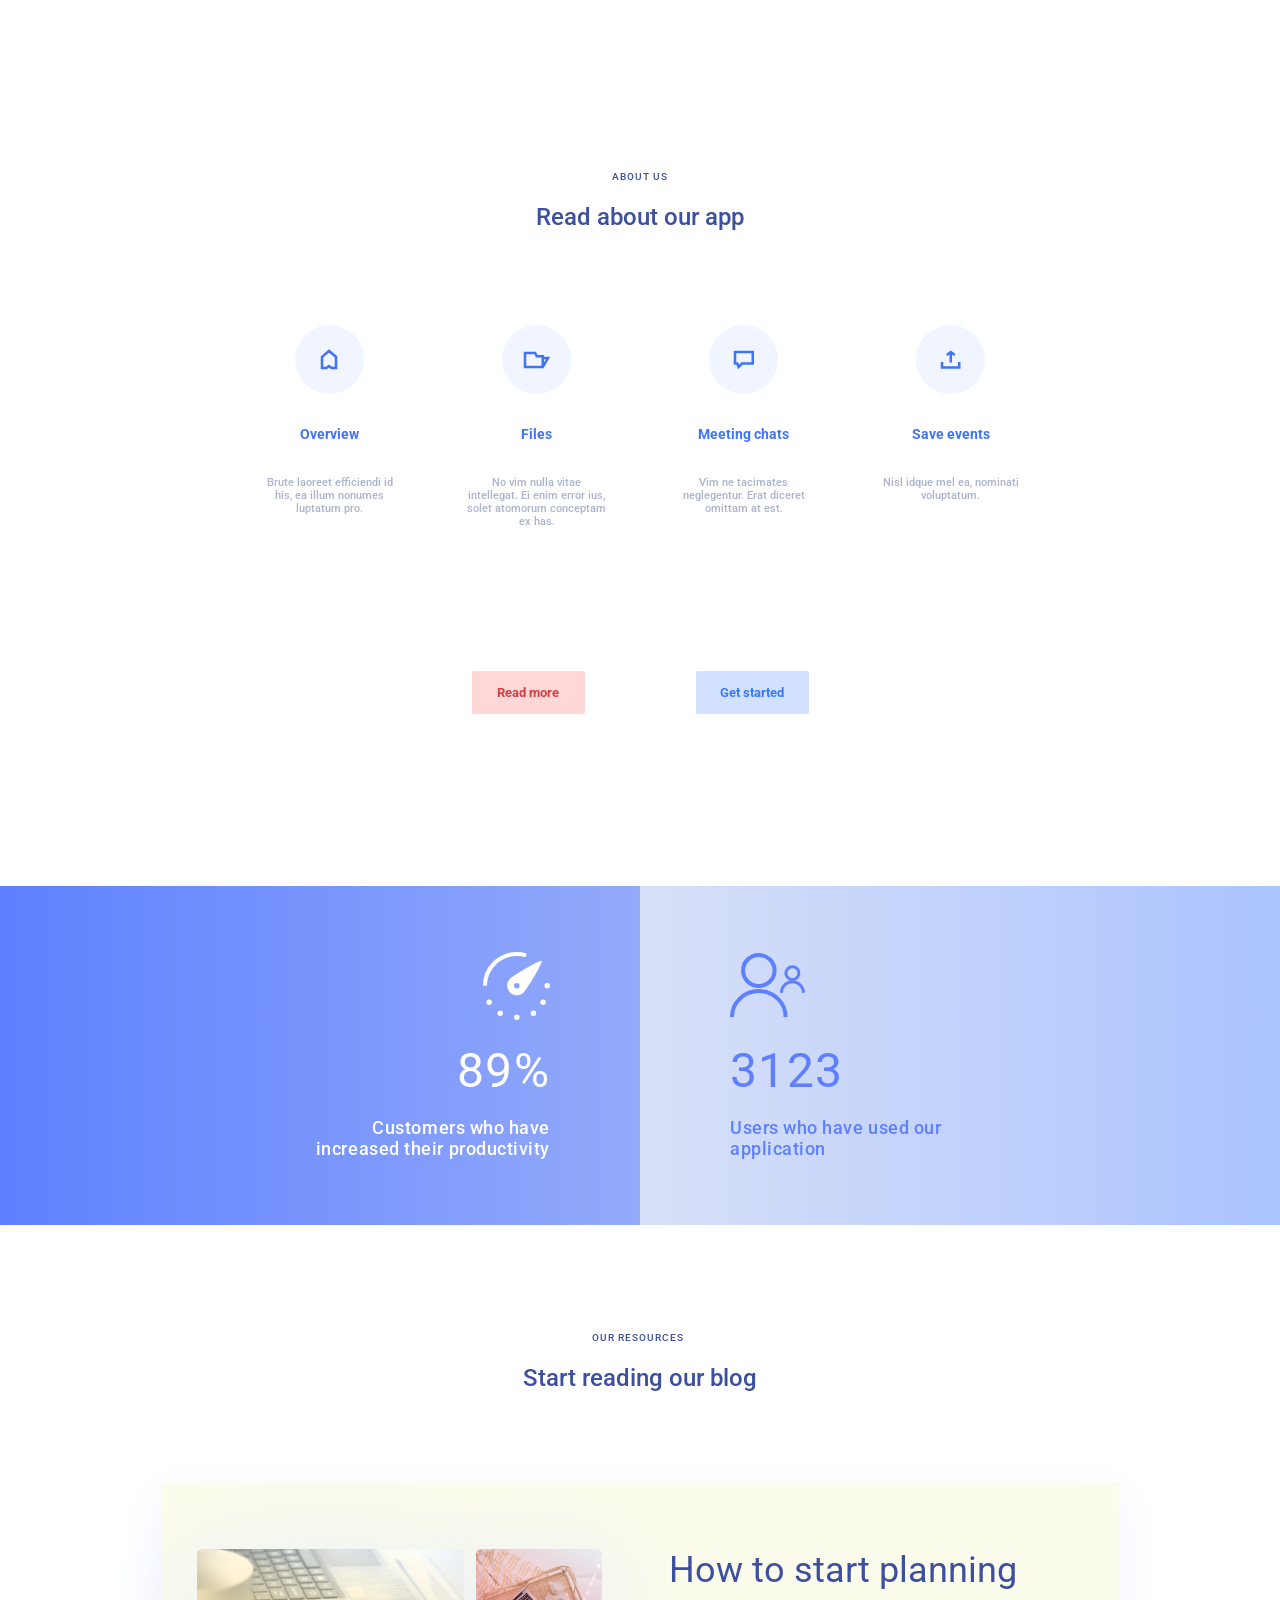
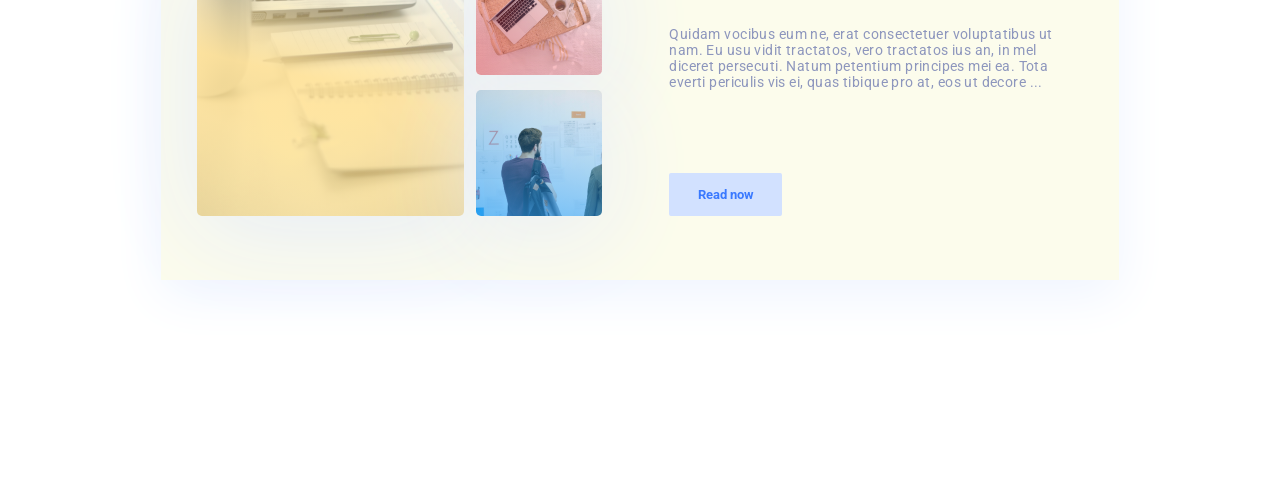
==== index.html @ db34cdc6 "commit2" ====
<!DOCTYPE html>
<html lang="en">

<head>
   <meta charset="UTF-8">
   <meta name="viewport" content="width=device-width, initial-scale=1.0">
   <title>5.Pixso-site-1</title>
   <link rel="preconnect" href="https://fonts.googleapis.com">
   <link rel="preconnect" href="https://fonts.gstatic.com" crossorigin>
   <link href="https://fonts.googleapis.com/css2?family=Roboto:ital,wght@0,100..900;1,100..900&display=swap"
      rel="stylesheet">
   <link rel="stylesheet" href="./styles/main-1.css">
</head>

<body>
   <!-- ===== features ===== -->
   <div class="features">
      <div class="features_container">
         <div class="features_inner">
            <header class="features_header">
               <h2 class="features_header_title">About us</h2>
               <p class="features_header_text">Read about our app</p>
            </header>
            <div class="cards">
               <div class="cards_item">
                  <img src="./img/icon-1-optim.svg" alt="Overview" class="cards_item_img">
                  <h3 class="cards_item_title">Overview</h3>
                  <p class="cards_item_text">Brute laoreet efficiendi id his, ea illum nonumes luptatum pro.</p>
               </div>
               <div class="cards_item">
                  <img src="./img/icon-2-optim.svg" alt="Files" class="cards_item_img">
                  <h3 class="cards_item_title">Files</h3>
                  <p class="cards_item_text">No vim nulla vitae intellegat. Ei enim error ius, solet atomorum
                     conceptam
                     ex has.</p>
               </div>
               <div class="cards_item">
                  <img src="./img/icon-3-optim.svg" alt="Meeting chats" class="cards_item_img">
                  <h3 class="cards_item_title">Meeting chats</h3>
                  <p class="cards_item_text">Vim ne tacimates neglegentur. Erat diceret omittam at est.</p>
               </div>
               <div class="cards_item">
                  <img src="./img/icon-4-optim.svg" alt="Save events" class="cards_item_img">
                  <h3 class="cards_item_title">Save events</h3>
                  <p class="cards_item_text">Nisl idque mel ea, nominati voluptatum.</p>
               </div>
            </div>
            <div class="buttons">
               <a href="#" class="buttons_read_more">Read more</a>
               <a href="#" class="buttons_get_started">Get started</a>
            </div>
         </div>
      </div>
   </div>
   <!-- ===== stats ===== -->
   <div class="stats">
      <div class="stats_container">
         <div class="stats_inner">
            <div class="stats_left">
               <div class="stats_left_img">
                  <img src="./img/icon-5.svg" alt="Customers">
               </div>
               <div class="stats_text_block_left">
                  <p class="stats_left_number">89%</p>
                  <p class="stats_left_text">Customers who have increased their productivity</p>
               </div>
            </div>
            <div class="stats_right">
               <div class="stats_right_img">
                  <img src="./img/icon-6.svg" alt="Users ">
               </div>
               <div class="stats_text_block_right">
                  <p class="stats_right_number">3123</p>
                  <p class="stats_right_text">Users who have used our application</p>
               </div>
            </div>
         </div>
      </div>
   </div>
   <!-- ===== blog ===== -->
   <section class="blog">
      <div class="blog_container">
         <div class="blog_inner">
            <div class="blog_header">
               <div class="blog_header_title">OUR RESOURCES</div>
               <div class="blog_header_text">Start reading our blog</div>
            </div>
            <article class="blog_card">
               <div class="blog_card_gallery">
                  <div class="gallery_img_1"></div>
                  <div class="gallery_img_2"></div>
                  <div class="gallery_img_3"></div>
               </div>
               <div class="blog_card_article">
                  <div class="blog_card_article_header">
                     <h2 class="blog_card_article_title">How to start planning</h2>
                     <p class="blog_card_article_text">Quidam vocibus eum ne, erat consectetuer voluptatibus
                        ut nam. Eu
                        usu vidit tractatos, vero tractatos ius an, in mel diceret persecuti. Natum
                        petentium
                        principes mei ea. Tota everti periculis vis ei, quas tibique pro at, eos ut
                        decore ...
                     </p>
                  </div>
                  <a href="#" class="blog_card_article_btn">Read now</a>
               </div>
            </article>
         </div>
      </div>
   </section>

</body>

</html>
---- styles/main-1.css ----
*,
*::before,
*::after {
   margin: 0;
   padding: 0;
   box-sizing: border-box;
}

body {
   background-color: #E4E6F0;
   font-family: "Roboto", sans-serif;
   font-optical-sizing: auto;
   font-weight: 400;
   font-style: normal;
   font-variation-settings:
      "wdth" 100;
}

/* ========== FEATURES ========== */

.features_container {
   max-width: 1440px;
   width: 100%;
   margin: 0 auto;
   background-color: lightcyan;
   /* probably just for debugging */
}

.features_inner {
   background-color: #fff;
   padding-top: 171px;
   padding-bottom: 172px;
}

.features_header {
   text-align: center;
   color: rgba(61, 79, 159, 1);
}

.features_header_title {
   font-size: 10px;
   font-weight: 500;
   line-height: 12px;
   letter-spacing: 0.1em;
   text-transform: uppercase;
}

.features_header_text {
   font-size: 24px;
   font-weight: 500;
   line-height: 28px;
   letter-spacing: 0.0em;
   padding-top: 20px;
   margin-bottom: 94px;
}

.cards {
   display: flex;
   flex-wrap: wrap;
   justify-content: center;
   gap: 67px;
   margin: 0 auto;
}

.cards_item {
   width: 140px;
   text-align: center;
   min-height: 254px;
}

.cards_item_title {
   color: rgba(64, 116, 248, 1);
   font-size: 14px;
   font-weight: 700;
   line-height: 16px;
   letter-spacing: 0.0em;
   padding-top: 28px;
}

.cards_item_text {
   color: rgba(173, 179, 203, 1);
   font-size: 11px;
   font-weight: 500;
   line-height: 13px;
   letter-spacing: 0.0em;
   padding-top: 34px;
}

/* buttons */

.buttons {
   display: flex;
   flex-wrap: wrap;
   justify-content: center;
   gap: 111px;
   padding-top: 92px;
   font-size: 13px;
   font-weight: 700;
   line-height: 15px;
   letter-spacing: 0.0em;
   text-align: center;
}

.buttons_read_more,
.buttons_get_started {
   width: 113px;
   height: 43px;
   border-radius: 2px;
   align-content: center;
   text-decoration: none;
}

/* only colors differ */

.buttons_read_more {
   background: rgba(255, 215, 215, 1);
   color: rgba(212, 63, 63, 1);
}

.buttons_get_started {
   background: rgba(210, 225, 255, 1);
   color: rgba(58, 121, 255, 1);
}

@media screen and (max-width: 345px) {
   .buttons {
      gap: 20px;
   }
}

/* ============== Stats ================== */

.stats_container {
   max-width: 1440px;
   width: 100%;
   margin: 0 auto;
   background-color: lightcyan;
}

.stats_inner {
   display: flex;
   flex-wrap: wrap;
   justify-content: center;
}

/* 1) Make both halves share the same layout & spacing */

.stats_left,
.stats_right {
   /* equal vertical padding on both sides */
   padding-top: 55px;
   padding-bottom: 66px;
   display: grid;
   grid-template-rows: auto auto;
   /* icon, then text block */
   row-gap: 12px;
}

.stats_left {
   width: 50%;
   padding-right: 90px;
   text-align: right;
   color: rgba(255, 255, 255, 1);
   background: #5E80FF;
   background: linear-gradient(90deg, rgba(94, 128, 255, 1) 0%, rgba(147, 170, 250, 1) 100%);
}

/* 2) Fix the icon box height and center the SVG inside it */
.stats_left_img,
.stats_right_img {
   height: 90px;
   /* choose the height you want for all icons */
   display: flex;
   align-items: center;
}

.stats_left_img {
   justify-content: flex-end;
}

.stats_right_img {
   justify-content: flex-start;
}

/* 3) Scale SVGs to the box without distortion */
/* .stats_left_img img,
.stats_right_img img {
   height: 100%;
   width: auto;
} */

.stats_left_number {
   font-size: 48px;
   font-weight: 400;
   line-height: 56px;
   letter-spacing: 0.03em;

}

.stats_left_text {
   font-size: 18px;
   font-weight: 500;
   line-height: 21px;
   letter-spacing: 0.03em;
   /* padding-top: 18px; */
   max-width: 260px;
   margin: 0 0 0 auto;
   padding-top: 18px;
}

.stats_right {
   width: 50%;
   padding-left: 90px;
   color: rgba(94, 128, 255, 1);
   background: #d7e0f7;
   background: linear-gradient(90deg, rgba(215, 224, 247, 1) 0%, rgba(171, 195, 255, 1) 100%);
}

.stats_right_number {
   font-size: 48px;
   font-weight: 400;
   line-height: 56px;
   letter-spacing: 0.03em;
}

.stats_right_text {
   font-size: 18px;
   font-weight: 500;
   line-height: 21px;
   letter-spacing: 0.03em;
   max-width: 260px;
   padding-top: 18px;
}

/* ========== BLOG ========== */

.blog_container {
   max-width: 1440px;
   width: 100%;
   margin: 0 auto;
   background-color: lightcyan;
}

.blog_inner {
   background-color: #fff;
   padding-top: 107px;
   padding-bottom: 213px;
}

.blog_header {
   margin: 0 auto;
   text-align: center;
   color: rgba(61, 79, 159, 1);
   margin-bottom: 90px;
}

.blog_header_title {
   font-size: 10px;
   font-weight: 500;
   line-height: 12px;
   letter-spacing: 1px;
   margin-left: -4px;
   text-transform: uppercase;
   margin-bottom: 20px;
}

.blog_header_text {
   font-size: 24px;
   font-weight: 500;
   line-height: 28px;
   letter-spacing: 0em;
}

.blog_card {
   width: 958px;
   /* min-height: 398px; */
   margin: 0 auto;
   padding: 67px 41px 64px 35px;
   display: flex;
   justify-content: center;
   gap: 67px;
   box-shadow: 0px 15px 50px 0px rgba(239, 244, 255, 1);
   background: rgba(255, 255, 255, 1);
   background-color: rgb(252, 252, 236);
   /* just for debugging */
}

/* gallery */

.blog_card_gallery {
   display: grid;
   /* grid-template-columns: auto auto; */
   /* grid-template-rows: auto auto; */
   column-gap: 12.8px;
   row-gap: 13.7px;
}

.gallery_img_1,
.gallery_img_2,
.gallery_img_3 {
   border-radius: 5px;
   box-shadow: 0px 15px 100px 0px rgba(229, 235, 248, 1);
   background-repeat: no-repeat;
}

/* big image */

.gallery_img_1 {
   width: 267px;
   height: 267px;
   background:
      linear-gradient(12.99deg,
         rgba(255, 198, 53, 0.44),
         rgba(255, 226, 153, 0.93),
         rgba(255, 159, 90, 0) 100%),
      url(../img/blog_img_1.png);
   /* grid-column: 1/2; */
   /* grid-row: 1/3; */
   /* justify-self: start; */
   /* align-self: center; */
}

/* small images */

.gallery_img_2 {
   width: 126px;
   height: 126px;
   background:
      linear-gradient(27.61deg,
         rgba(255, 53, 53, 0.48),
         rgba(255, 179, 90, 0) 100%),
      url(../img/blog_img_2.png);
   grid-column: 2/3;
   grid-row: 1/2;
   align-self: start;
}

.gallery_img_3 {
   width: 126px;
   height: 126px;
   background:
      linear-gradient(13.50deg,
         rgba(53, 170, 255, 0.68),
         rgba(90, 136, 255, 0) 100%),
      url(../img/blog_img_3.png);
   grid-column: 2/3;
   grid-row: 1/2;
   align-self: end;
}

/* article text */

.blog_card_article {
   max-width: 408px;
   min-height: 267px;
   display: flex;
   flex-direction: column;
   justify-content: space-between;
}

.blog_card_article_header {
   display: grid;
   gap: 35px;
}

.blog_card_article_title {
   color: rgba(61, 79, 159, 1);
   font-size: 36px;
   font-weight: 400;
   line-height: 42px;
   letter-spacing: 0em;
   /* margin-bottom: 35px; */
}

.blog_card_article_text {
   color: rgba(141, 150, 189, 1);
   font-size: 14px;
   font-weight: 400;
   line-height: 16px;
   letter-spacing: 0.03em;
}

.blog_card_article_btn {
   display: grid;
   place-items: center;
   /* shorthand for align-items + justify-items */
   width: 113px;
   height: 43px;
   border-radius: 2px;
   background: rgba(210, 225, 255, 1);
   color: rgba(58, 121, 255, 1);
   font-family: Roboto;
   font-size: 13px;
   font-weight: 700;
   line-height: 15px;
   letter-spacing: 0em;
   text-decoration: none;
}


/* ========== MEDIA QUERIES ========== */

@media screen and (max-width: 1024px) {
   .blog_card {
      max-width: 500px;
      margin: 0 auto;
      padding: 67px 41px 64px 35px;
      display: flex;
      flex-direction: column;
      justify-content: center;
      align-items: center;
      gap: 67px;
   }
}

@media screen and (max-width: 769px) {

   .features_inner {
      padding-top: 80px;
      padding-bottom: 80px;
   }

   .stats_inner {
      display: flex;
      flex-direction: column;
   }

   .stats_right {
      width: 100%;
   }

   .stats_left {
      width: 100%;
   }

   .blog_inner {
      padding-top: 100px;
      padding-bottom: 100px;
   }

}

@media screen and (max-width: 560px) {

   .blog_card {
      max-width: 360px;
      gap: 40px;
   }

   .gallery_img_1 {
      grid-column: 1/3;
      grid-row: 1/3;
      justify-self: center;
      align-self: center;
   }

   .gallery_img_2 {
      grid-column: 1/2;
      grid-row: 3/4;
      justify-self: start;
      align-self: start;
   }

   .gallery_img_3 {
      grid-column: 2/3;
      grid-row: 3/4;
      justify-self: start;
      align-self: start;
   }
}

@media screen and (max-width: 425px) {

   .stats_left {
      padding-right: 40px;
      padding-left: 15px;
   }

   .stats_right {
      padding-left: 40px;
      padding-right: 15px;
   }

   .blog_card_gallery {
      display: grid;
      column-gap: 6px;
      row-gap: 6px;
   }

   .blog_card {
      max-width: 270px;
   }

   .blog_card_gallery {
      gap: 10px;
   }

   .blog_card {
      max-width: 280px;
   }

   .gallery_img_1 {
      width: 250px;
      height: 250px;
   }

   .gallery_img_2,
   .gallery_img_3 {
      width: 120px;
      height: 120px;
   }

   .blog_card_article_header {
      gap: 15px;
      margin-bottom: 15px;
   }

   .blog_card {
      padding: 15px;
      gap: 30px;
   }
}
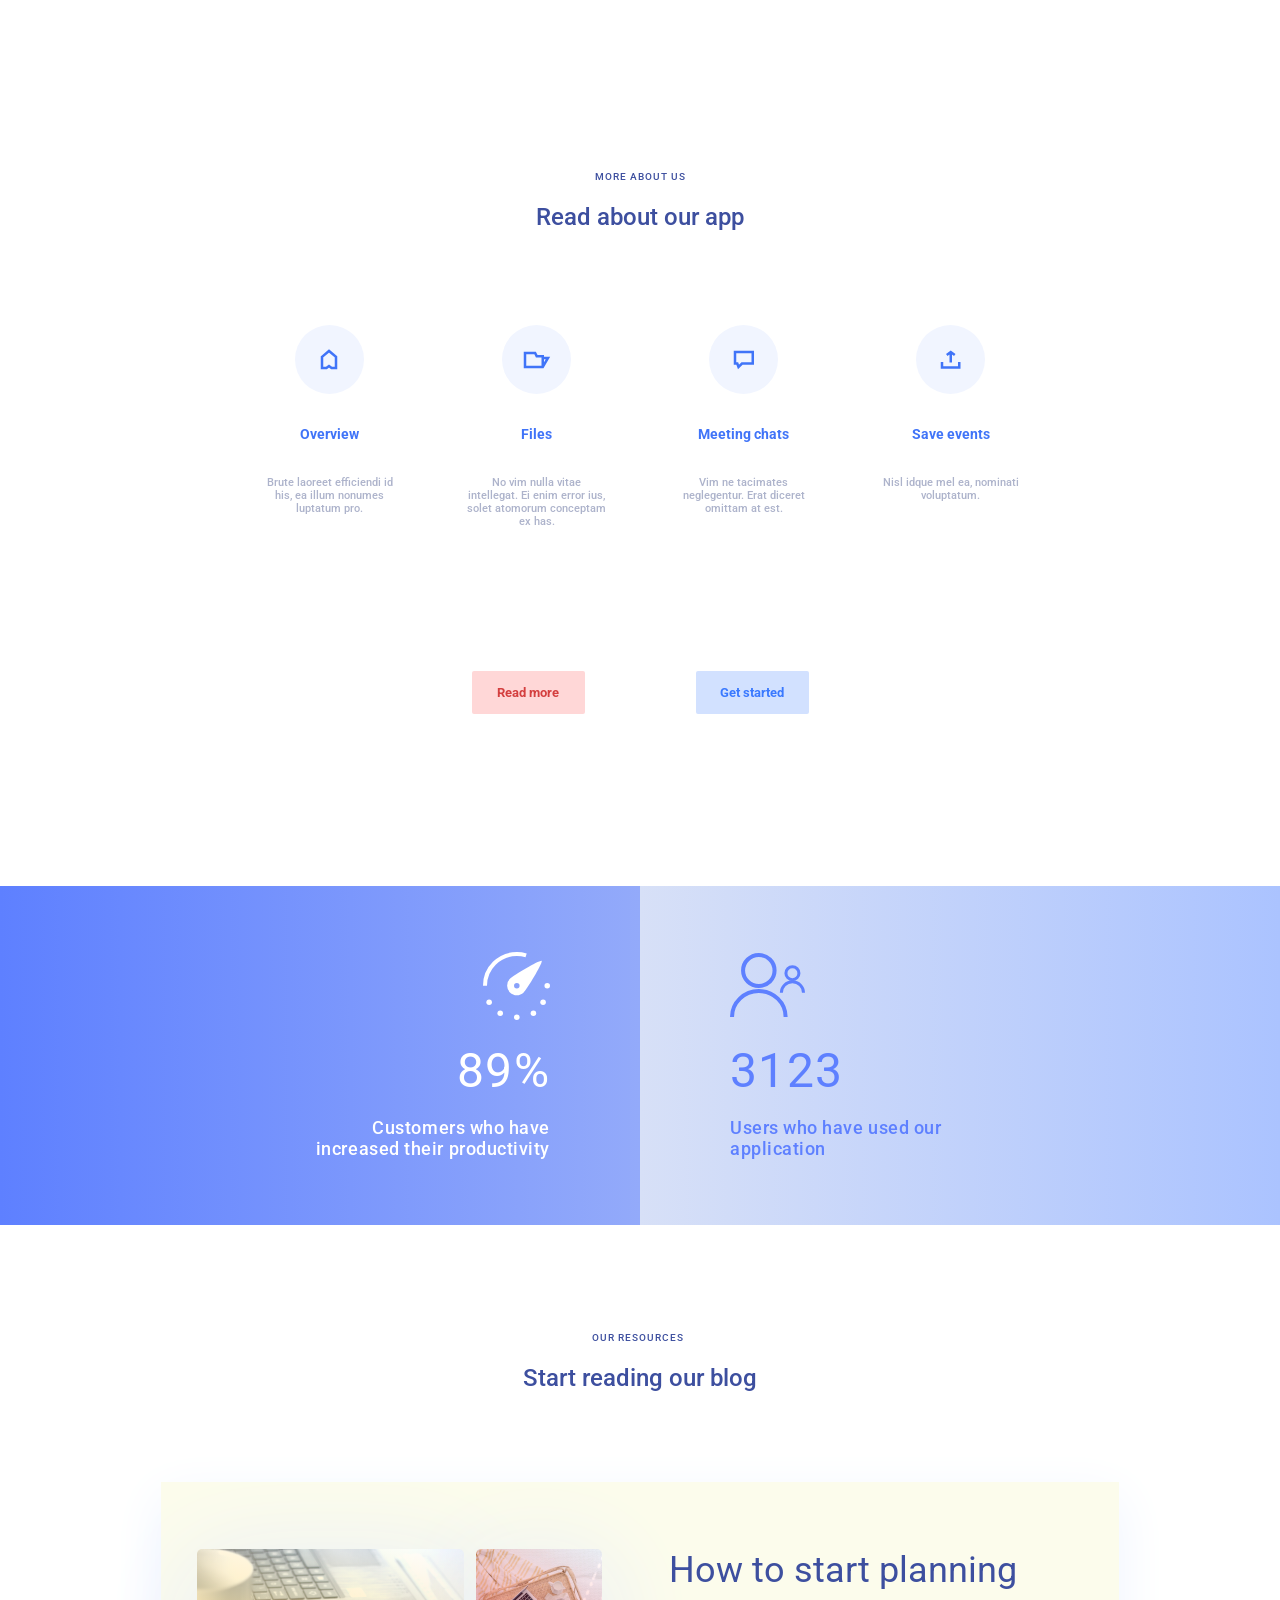
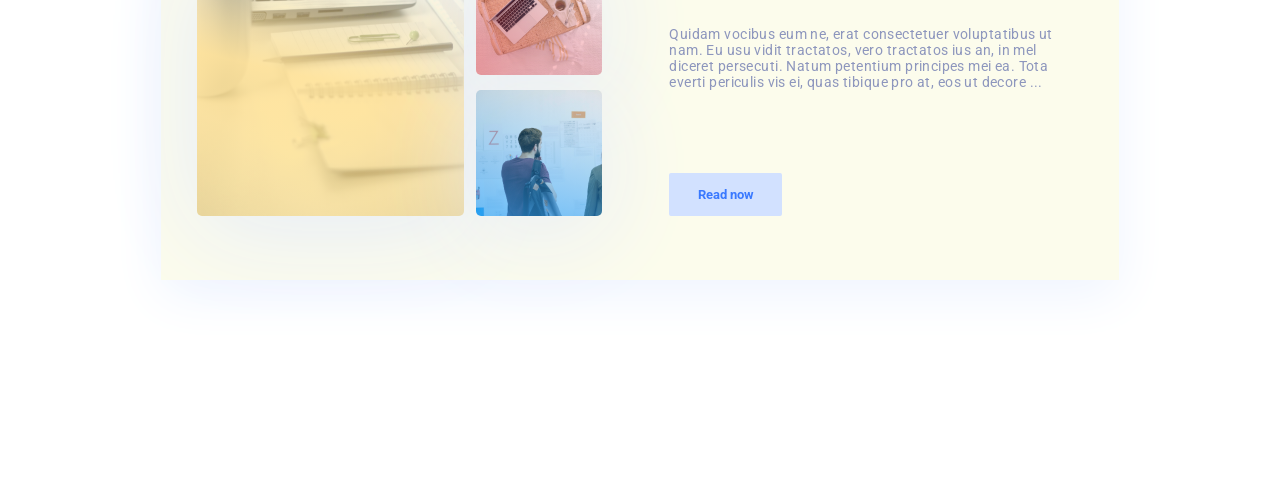
==== commit ad6b2943: "4 commit" ====
--- a/index.html
+++ b/index.html
@@ -13,12 +13,12 @@
 </head>
 
 <body>
-   <!-- ===== features ===== -->
+   <!-- ===== features ====== -->
    <div class="features">
       <div class="features_container">
          <div class="features_inner">
             <header class="features_header">
-               <h2 class="features_header_title">About us</h2>
+               <h2 class="features_header_title">More About us</h2>
                <p class="features_header_text">Read about our app</p>
             </header>
             <div class="cards">
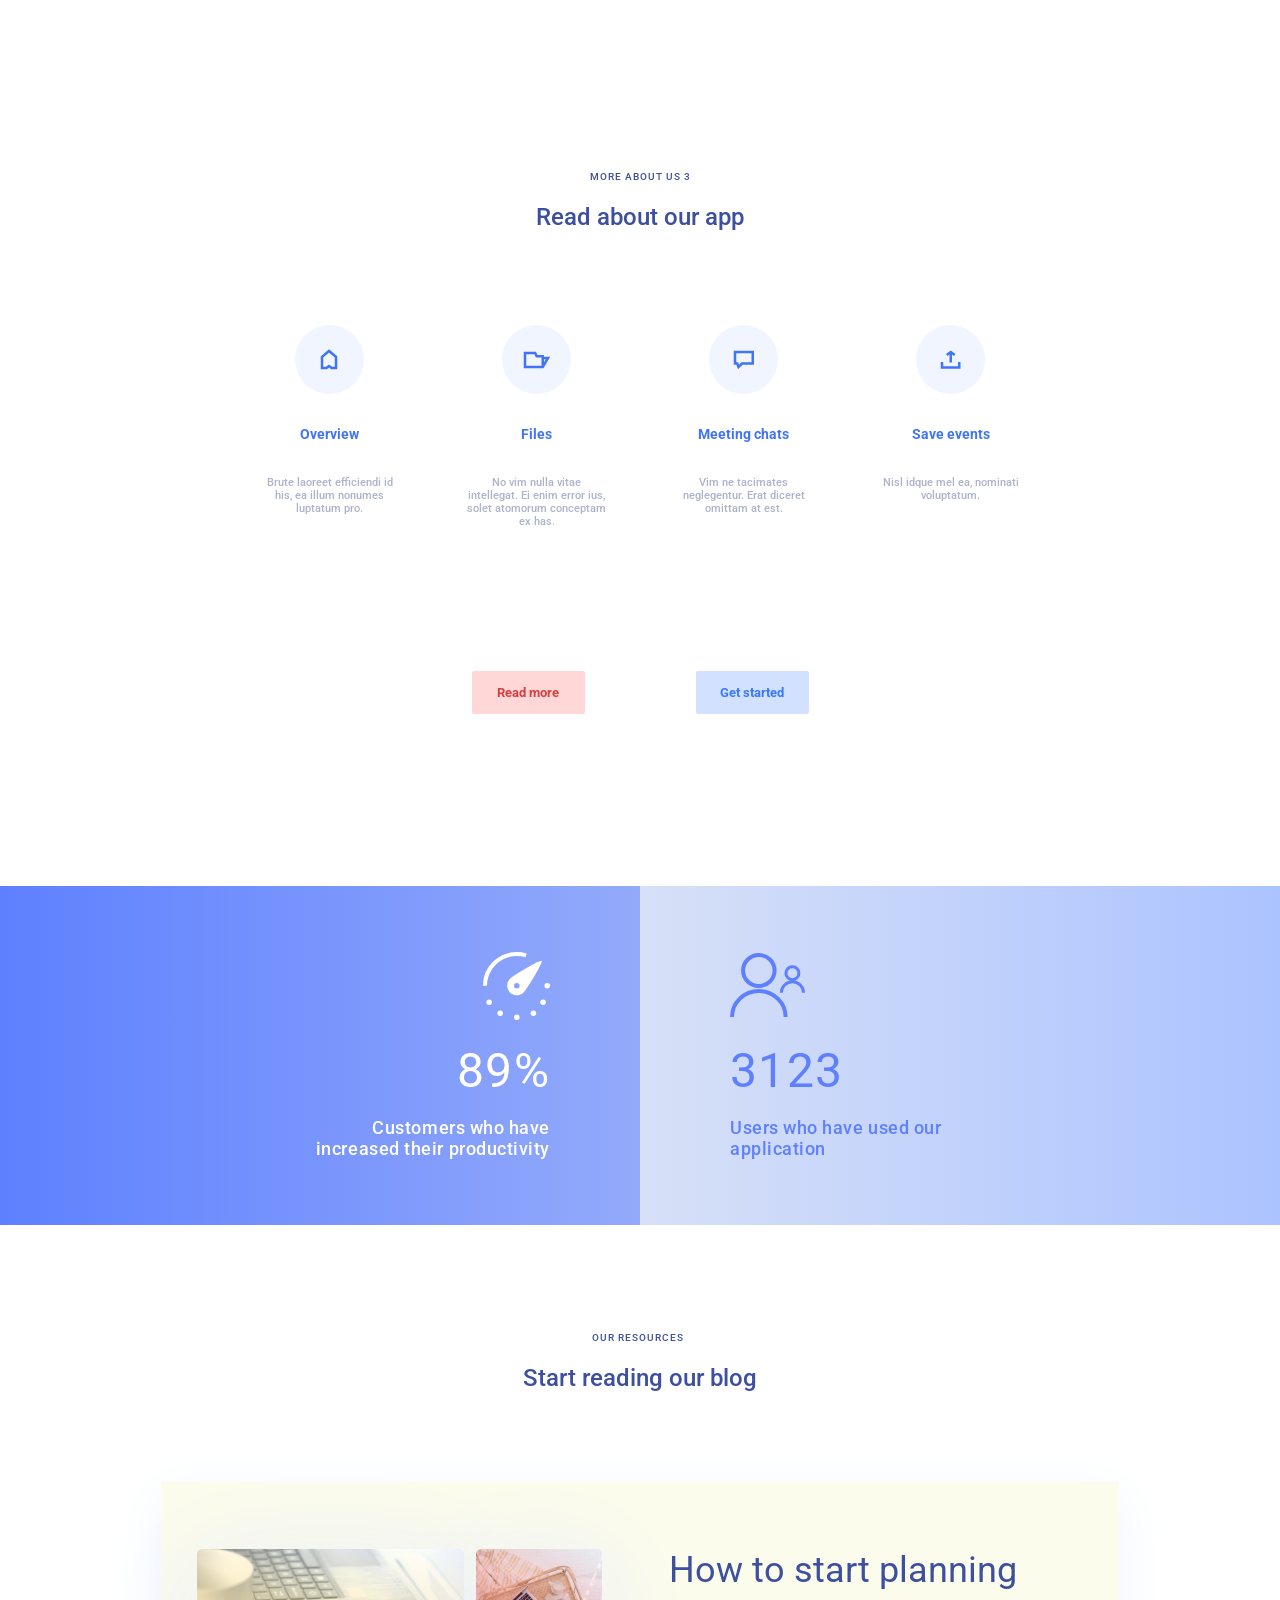
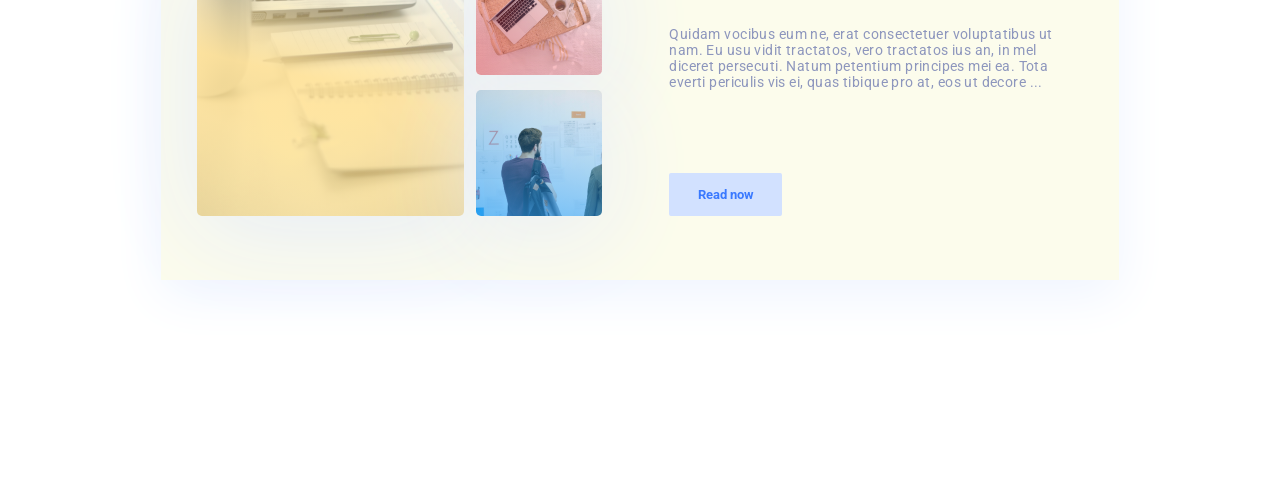
==== commit 4ffe32ba: "about us 3" ====
--- a/index.html
+++ b/index.html
@@ -18,7 +18,7 @@
       <div class="features_container">
          <div class="features_inner">
             <header class="features_header">
-               <h2 class="features_header_title">More About us</h2>
+               <h2 class="features_header_title">More about us 3</h2>
                <p class="features_header_text">Read about our app</p>
             </header>
             <div class="cards">
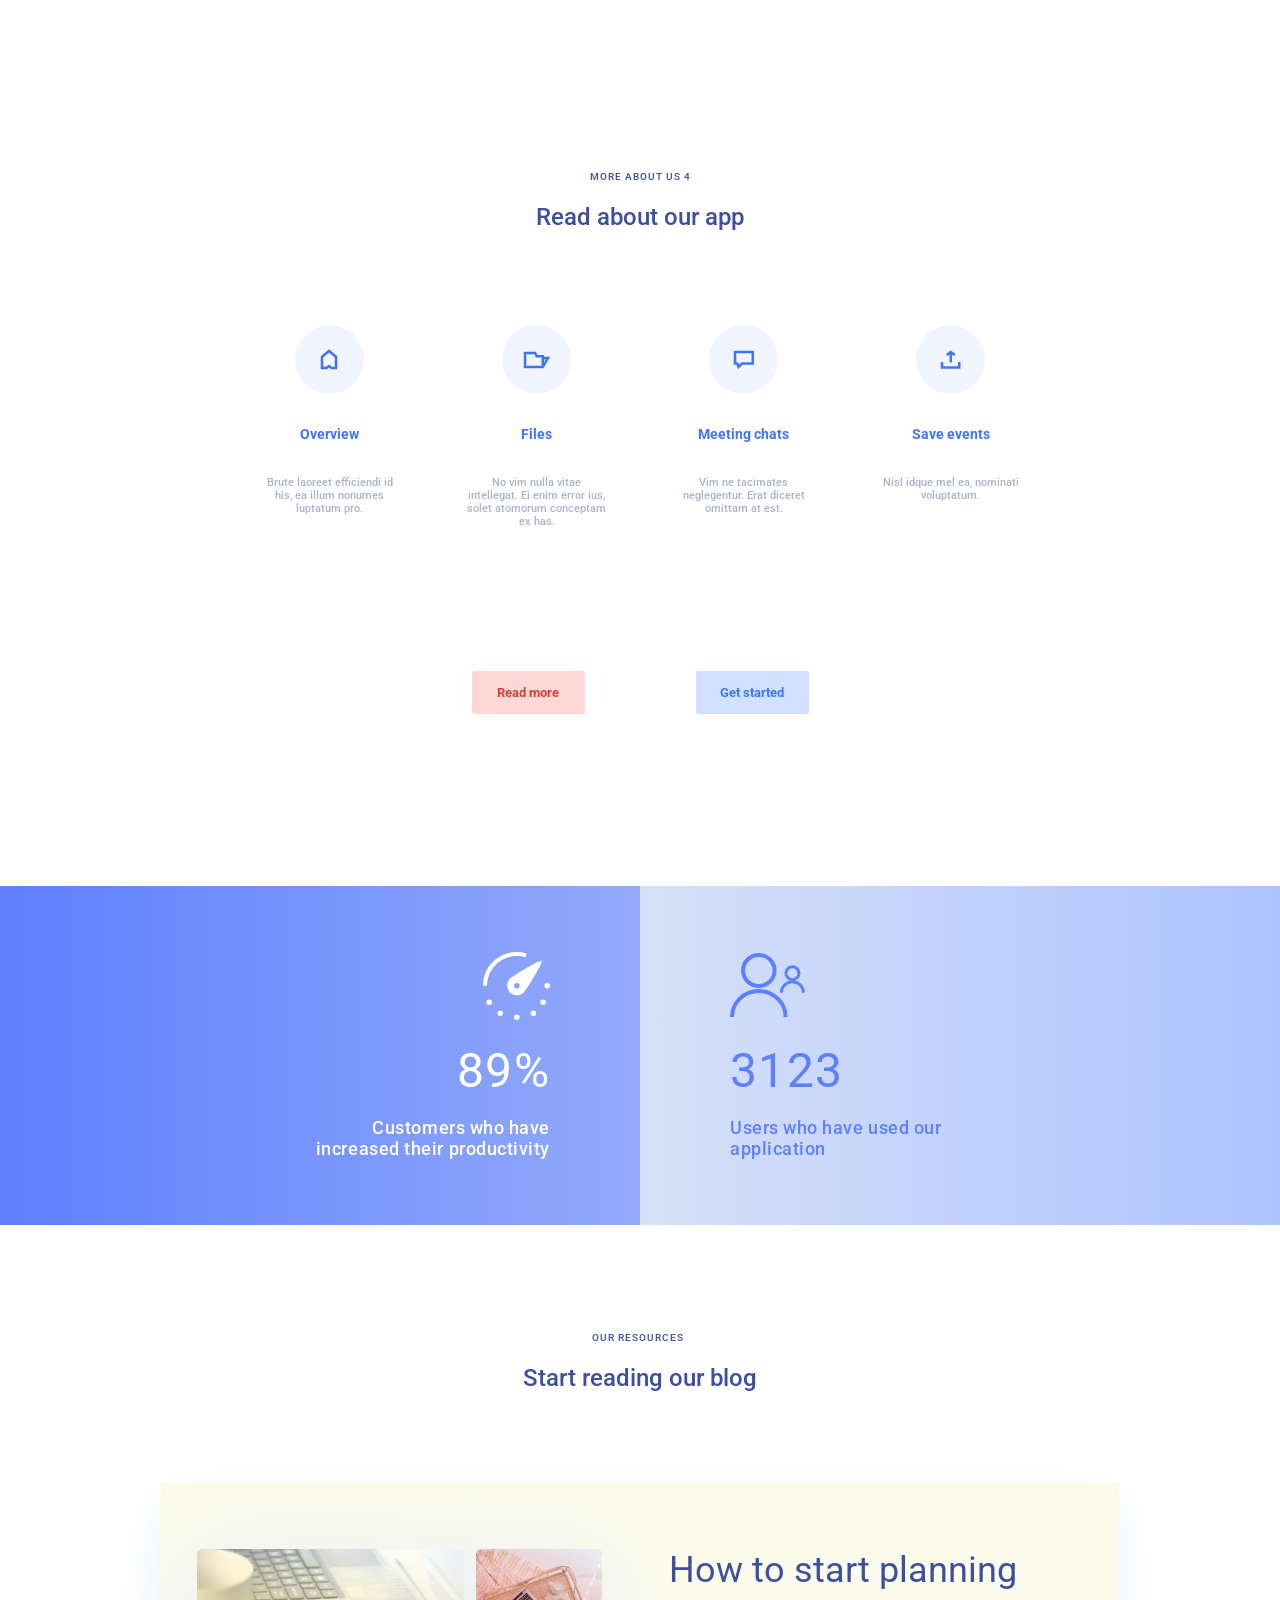
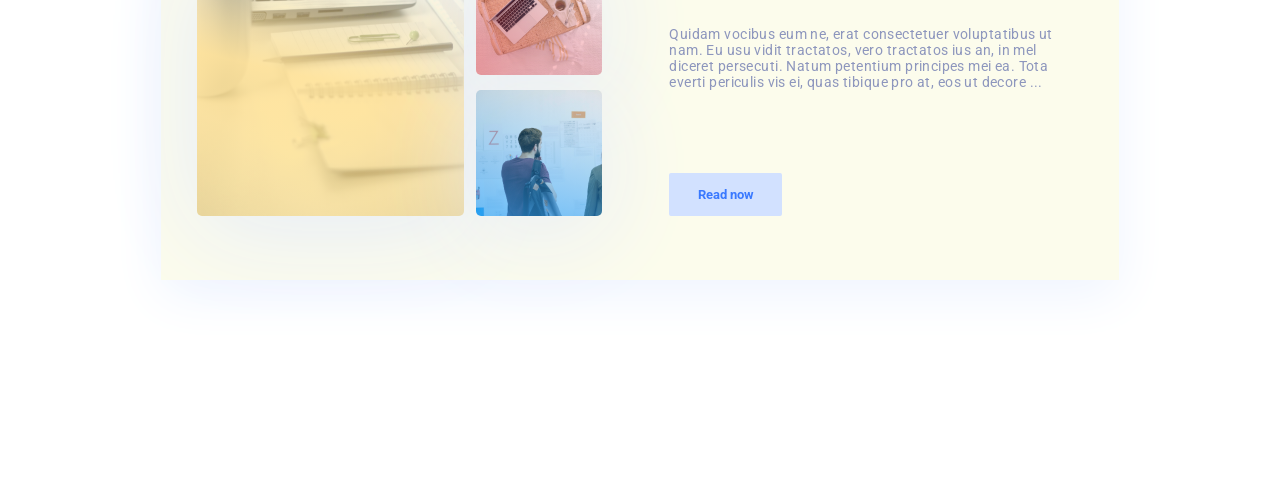
==== commit fd25a60a: "ubout us 4" ====
--- a/index.html
+++ b/index.html
@@ -18,7 +18,7 @@
       <div class="features_container">
          <div class="features_inner">
             <header class="features_header">
-               <h2 class="features_header_title">More about us 3</h2>
+               <h2 class="features_header_title">More about us 4</h2>
                <p class="features_header_text">Read about our app</p>
             </header>
             <div class="cards">
